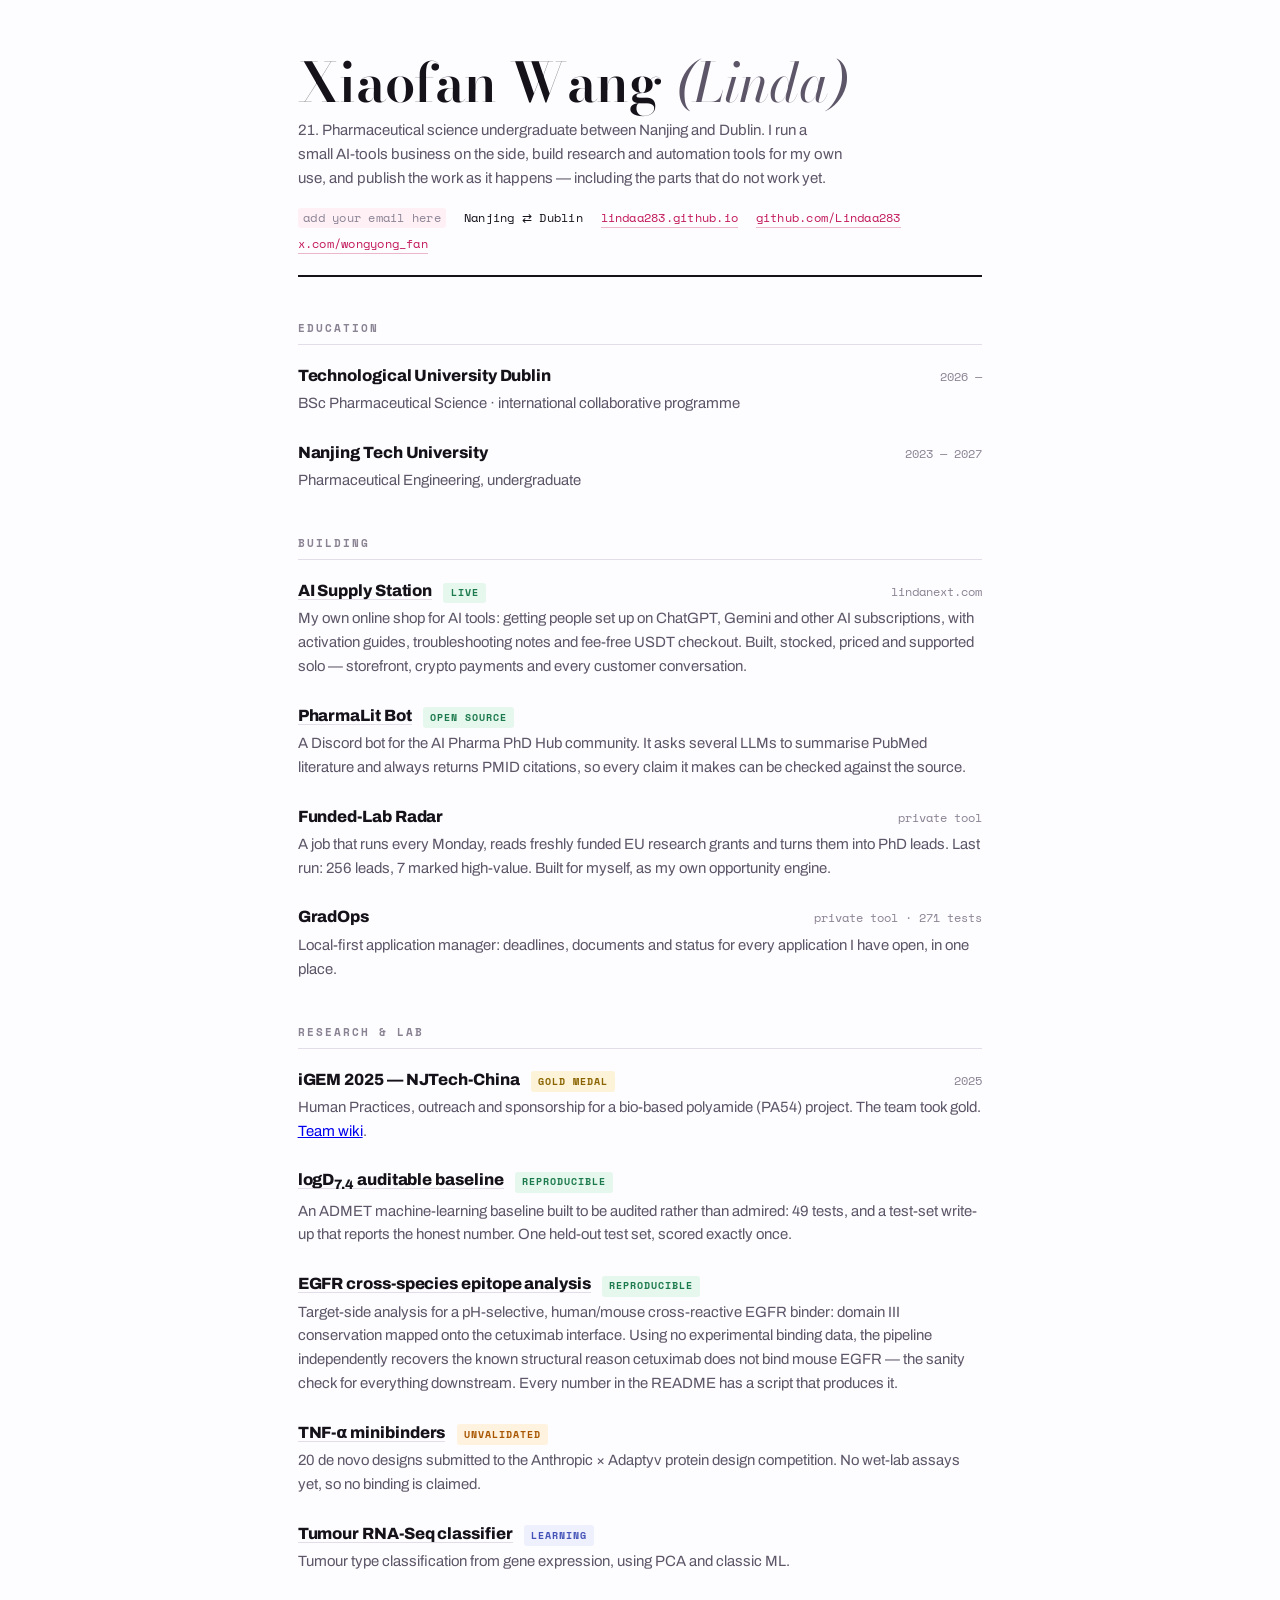
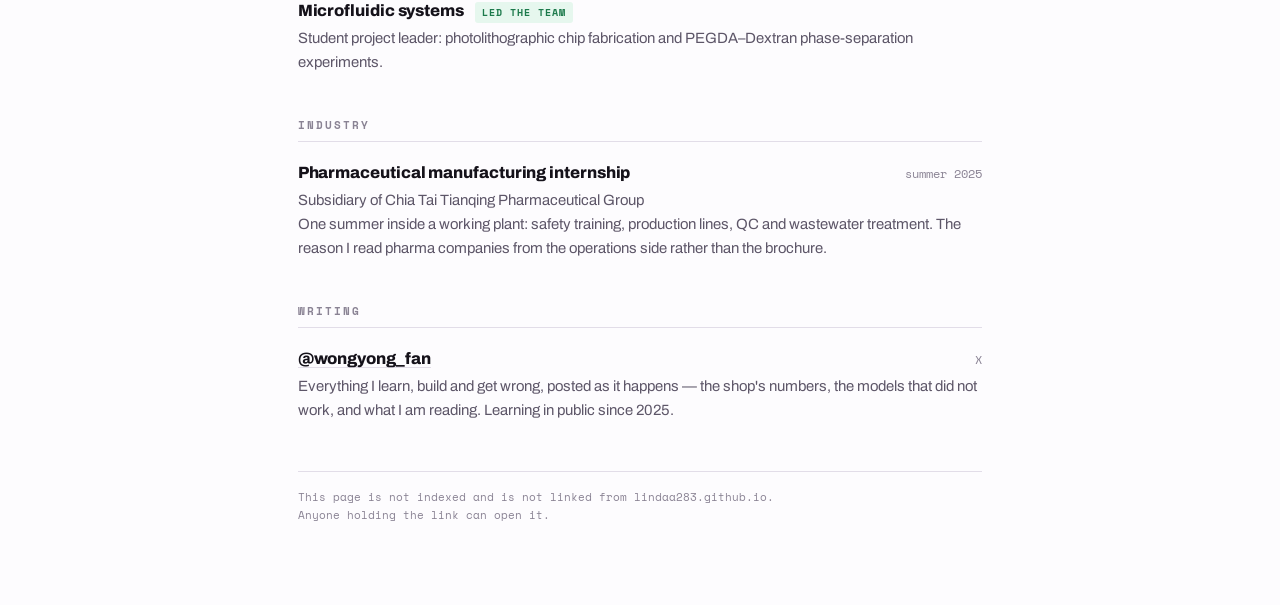
==== cv-ak4dsgphbg.html @ 27e14dc6 "Add a named CV page for applications, kept out of the index The public site is deliberately anonymou" ====
<!doctype html>
<html lang="en">
<head>
  <meta charset="utf-8">
  <meta name="viewport" content="width=device-width, initial-scale=1">
  <!-- This page carries a legal name and institutions. It is deliberately kept
       out of search engines and is not linked from anywhere on the site. -->
  <meta name="robots" content="noindex, nofollow, noarchive, nosnippet">
  <meta name="googlebot" content="noindex, nofollow">
  <title>Xiaofan Wang — CV</title>
  <link rel="preconnect" href="https://fonts.googleapis.com">
  <link rel="preconnect" href="https://fonts.gstatic.com" crossorigin>
  <link rel="stylesheet" href="https://fonts.googleapis.com/css2?family=Bodoni+Moda:ital,opsz,wght@0,6..96,400..700&family=Archivo:wght@400;600;800&family=Space+Mono:wght@400;700&display=swap">
  <style>
    :root {
      --ink: #15121a;
      --soft: #5d5668;
      --faint: #8a8394;
      --rule: #e2dde8;
      --accent: #c2185b;
      --paper: #fdfcfe;
      --serif: "Bodoni Moda", Georgia, serif;
      --sans: Archivo, -apple-system, "Segoe UI", system-ui, sans-serif;
      --mono: "Space Mono", ui-monospace, "SFMono-Regular", Consolas, monospace;
    }
    * { box-sizing: border-box; }
    html { -webkit-text-size-adjust: 100%; }
    body {
      margin: 0; background: var(--paper); color: var(--ink);
      font-family: var(--sans); font-size: 15px; line-height: 1.6;
      -webkit-font-smoothing: antialiased;
    }
    .sheet { max-width: 46rem; margin: 0 auto; padding: 3.5rem 1.6rem 5rem; }

    /* ---------- masthead ---------- */
    header { border-bottom: 2px solid var(--ink); padding-bottom: 1.3rem; }
    h1 {
      font-family: var(--serif); font-weight: 600; font-size: clamp(2.3rem, 7vw, 3.4rem);
      line-height: 1; letter-spacing: -.01em; margin: 0 0 .5rem;
    }
    h1 span { font-style: italic; font-weight: 400; color: var(--soft); }
    .standfirst { margin: 0 0 1.1rem; color: var(--soft); max-width: 34rem; }
    .meta {
      display: flex; flex-wrap: wrap; gap: .35rem 1.1rem;
      font-family: var(--mono); font-size: .76rem; letter-spacing: .02em;
    }
    .meta a { color: var(--accent); text-decoration: none; border-bottom: 1px solid rgba(194,24,91,.3); }
    .meta a:hover { border-bottom-color: var(--accent); }
    .meta .todo { color: var(--faint); background: #fff0f5; padding: 0 .35rem; border-radius: 3px; }

    /* ---------- sections ---------- */
    section { margin-top: 2.6rem; }
    h2 {
      font-family: var(--mono); font-size: .7rem; font-weight: 700;
      letter-spacing: .18em; text-transform: uppercase; color: var(--faint);
      margin: 0 0 1.1rem; padding-bottom: .45rem; border-bottom: 1px solid var(--rule);
    }
    .entry { margin-bottom: 1.5rem; }
    .entry:last-child { margin-bottom: 0; }
    .entry-top {
      display: flex; flex-wrap: wrap; align-items: baseline;
      gap: .3rem .7rem; margin-bottom: .2rem;
    }
    h3 { font-size: 1.02rem; font-weight: 800; margin: 0; letter-spacing: -.005em; }
    h3 a { color: inherit; text-decoration: none; border-bottom: 1px solid var(--rule); }
    h3 a:hover { border-bottom-color: var(--accent); color: var(--accent); }
    .when {
      font-family: var(--mono); font-size: .72rem; color: var(--faint);
      margin-left: auto; white-space: nowrap;
    }
    .where { font-size: .9rem; color: var(--soft); margin: 0 0 .25rem; }
    .entry p { margin: 0; color: var(--soft); font-size: .93rem; }
    .entry ul { margin: .35rem 0 0; padding-left: 1.1rem; color: var(--soft); font-size: .93rem; }
    .entry li { margin-bottom: .15rem; }

    /* honesty labels — the same vocabulary the public site uses */
    .lvl {
      font-family: var(--mono); font-size: .62rem; font-weight: 700;
      letter-spacing: .1em; text-transform: uppercase;
      padding: .15rem .45rem; border-radius: 3px; white-space: nowrap;
    }
    .lvl.ok    { background: #e6f7ee; color: #1d7a4c; }
    .lvl.wip   { background: #fff3e0; color: #a85600; }
    .lvl.learn { background: #eef0fd; color: #4452b8; }
    .lvl.gold  { background: #fdf3d8; color: #8a6400; }

    footer {
      margin-top: 3rem; padding-top: 1rem; border-top: 1px solid var(--rule);
      font-family: var(--mono); font-size: .68rem; color: var(--faint); line-height: 1.7;
    }

    @media print {
      body { background: #fff; font-size: 10.5pt; }
      .sheet { max-width: none; padding: 0; }
      section { margin-top: 1.5rem; page-break-inside: avoid; }
      .entry { page-break-inside: avoid; margin-bottom: .9rem; }
      .meta .todo, footer { display: none; }
      a { color: var(--ink); border: 0; }
    }
  </style>
</head>
<body>
<div class="sheet">

  <header>
    <h1>Xiaofan Wang <span>(Linda)</span></h1>
    <p class="standfirst">
      21. Pharmaceutical science undergraduate between Nanjing and Dublin. I run a
      small AI-tools business on the side, build research and automation tools for
      my own use, and publish the work as it happens — including the parts that
      do not work yet.
    </p>
    <div class="meta">
      <span class="todo">add your email here</span>
      <span>Nanjing ⇄ Dublin</span>
      <a href="https://lindaa283.github.io/">lindaa283.github.io</a>
      <a href="https://github.com/Lindaa283">github.com/Lindaa283</a>
      <a href="https://x.com/wongyong_fan">x.com/wongyong_fan</a>
    </div>
  </header>

  <section>
    <h2>Education</h2>

    <div class="entry">
      <div class="entry-top">
        <h3>Technological University Dublin</h3>
        <span class="when">2026 —</span>
      </div>
      <p class="where">BSc Pharmaceutical Science · international collaborative programme</p>
    </div>

    <div class="entry">
      <div class="entry-top">
        <h3>Nanjing Tech University</h3>
        <span class="when">2023 — 2027</span>
      </div>
      <p class="where">Pharmaceutical Engineering, undergraduate</p>
    </div>
  </section>

  <section>
    <h2>Building</h2>

    <div class="entry">
      <div class="entry-top">
        <h3><a href="https://lindanext.com">AI Supply Station</a></h3>
        <span class="lvl ok">live</span>
        <span class="when">lindanext.com</span>
      </div>
      <p>
        My own online shop for AI tools: getting people set up on ChatGPT, Gemini
        and other AI subscriptions, with activation guides, troubleshooting notes
        and fee-free USDT checkout. Built, stocked, priced and supported solo —
        storefront, crypto payments and every customer conversation.
      </p>
    </div>

    <div class="entry">
      <div class="entry-top">
        <h3><a href="https://github.com/Lindaa283/pharmalit-bot">PharmaLit Bot</a></h3>
        <span class="lvl ok">open source</span>
      </div>
      <p>
        A Discord bot for the AI Pharma PhD Hub community. It asks several LLMs to
        summarise PubMed literature and always returns PMID citations, so every
        claim it makes can be checked against the source.
      </p>
    </div>

    <div class="entry">
      <div class="entry-top">
        <h3>Funded-Lab Radar</h3>
        <span class="when">private tool</span>
      </div>
      <p>
        A job that runs every Monday, reads freshly funded EU research grants and
        turns them into PhD leads. Last run: 256 leads, 7 marked high-value.
        Built for myself, as my own opportunity engine.
      </p>
    </div>

    <div class="entry">
      <div class="entry-top">
        <h3>GradOps</h3>
        <span class="when">private tool · 271 tests</span>
      </div>
      <p>
        Local-first application manager: deadlines, documents and status for every
        application I have open, in one place.
      </p>
    </div>
  </section>

  <section>
    <h2>Research &amp; lab</h2>

    <div class="entry">
      <div class="entry-top">
        <h3>iGEM 2025 — NJTech-China</h3>
        <span class="lvl gold">gold medal</span>
        <span class="when">2025</span>
      </div>
      <p>
        Human Practices, outreach and sponsorship for a bio-based polyamide (PA54)
        project. The team took gold.
        <a href="https://2025.igem.wiki/njtech-china/">Team wiki</a>.
      </p>
    </div>

    <div class="entry">
      <div class="entry-top">
        <h3><a href="https://github.com/Lindaa283/admet-logd-baseline">logD<sub>7.4</sub> auditable baseline</a></h3>
        <span class="lvl ok">reproducible</span>
      </div>
      <p>
        An ADMET machine-learning baseline built to be audited rather than
        admired: 49 tests, and a test-set write-up that reports the honest number.
        One held-out test set, scored exactly once.
      </p>
    </div>

    <div class="entry">
      <div class="entry-top">
        <h3><a href="https://github.com/Lindaa283/egfr-crossspecies-epitope">EGFR cross-species epitope analysis</a></h3>
        <span class="lvl ok">reproducible</span>
      </div>
      <p>
        Target-side analysis for a pH-selective, human/mouse cross-reactive EGFR
        binder: domain III conservation mapped onto the cetuximab interface. Using
        no experimental binding data, the pipeline independently recovers the known
        structural reason cetuximab does not bind mouse EGFR — the sanity check
        for everything downstream. Every number in the README has a script that
        produces it.
      </p>
    </div>

    <div class="entry">
      <div class="entry-top">
        <h3><a href="https://github.com/Lindaa283/adaptyv-tnfa-challenge2">TNF-α minibinders</a></h3>
        <span class="lvl wip">unvalidated</span>
      </div>
      <p>
        20 de novo designs submitted to the Anthropic × Adaptyv protein design
        competition. No wet-lab assays yet, so no binding is claimed.
      </p>
    </div>

    <div class="entry">
      <div class="entry-top">
        <h3><a href="https://github.com/Lindaa283/tumor-rnaseq-classification">Tumour RNA-Seq classifier</a></h3>
        <span class="lvl learn">learning</span>
      </div>
      <p>Tumour type classification from gene expression, using PCA and classic ML.</p>
    </div>

    <div class="entry">
      <div class="entry-top">
        <h3>Microfluidic systems</h3>
        <span class="lvl ok">led the team</span>
      </div>
      <p>
        Student project leader: photolithographic chip fabrication and
        PEGDA–Dextran phase-separation experiments.
      </p>
    </div>
  </section>

  <section>
    <h2>Industry</h2>

    <div class="entry">
      <div class="entry-top">
        <h3>Pharmaceutical manufacturing internship</h3>
        <span class="when">summer 2025</span>
      </div>
      <p class="where">Subsidiary of Chia Tai Tianqing Pharmaceutical Group</p>
      <p>
        One summer inside a working plant: safety training, production lines, QC
        and wastewater treatment. The reason I read pharma companies from the
        operations side rather than the brochure.
      </p>
    </div>
  </section>

  <section>
    <h2>Writing</h2>

    <div class="entry">
      <div class="entry-top">
        <h3><a href="https://x.com/wongyong_fan">@wongyong_fan</a></h3>
        <span class="when">X</span>
      </div>
      <p>
        Everything I learn, build and get wrong, posted as it happens — the shop's
        numbers, the models that did not work, and what I am reading. Learning in
        public since 2025.
      </p>
    </div>
  </section>

  <footer>
    This page is not indexed and is not linked from lindaa283.github.io.<br>
    Anyone holding the link can open it.
  </footer>

</div>
</body>
</html>
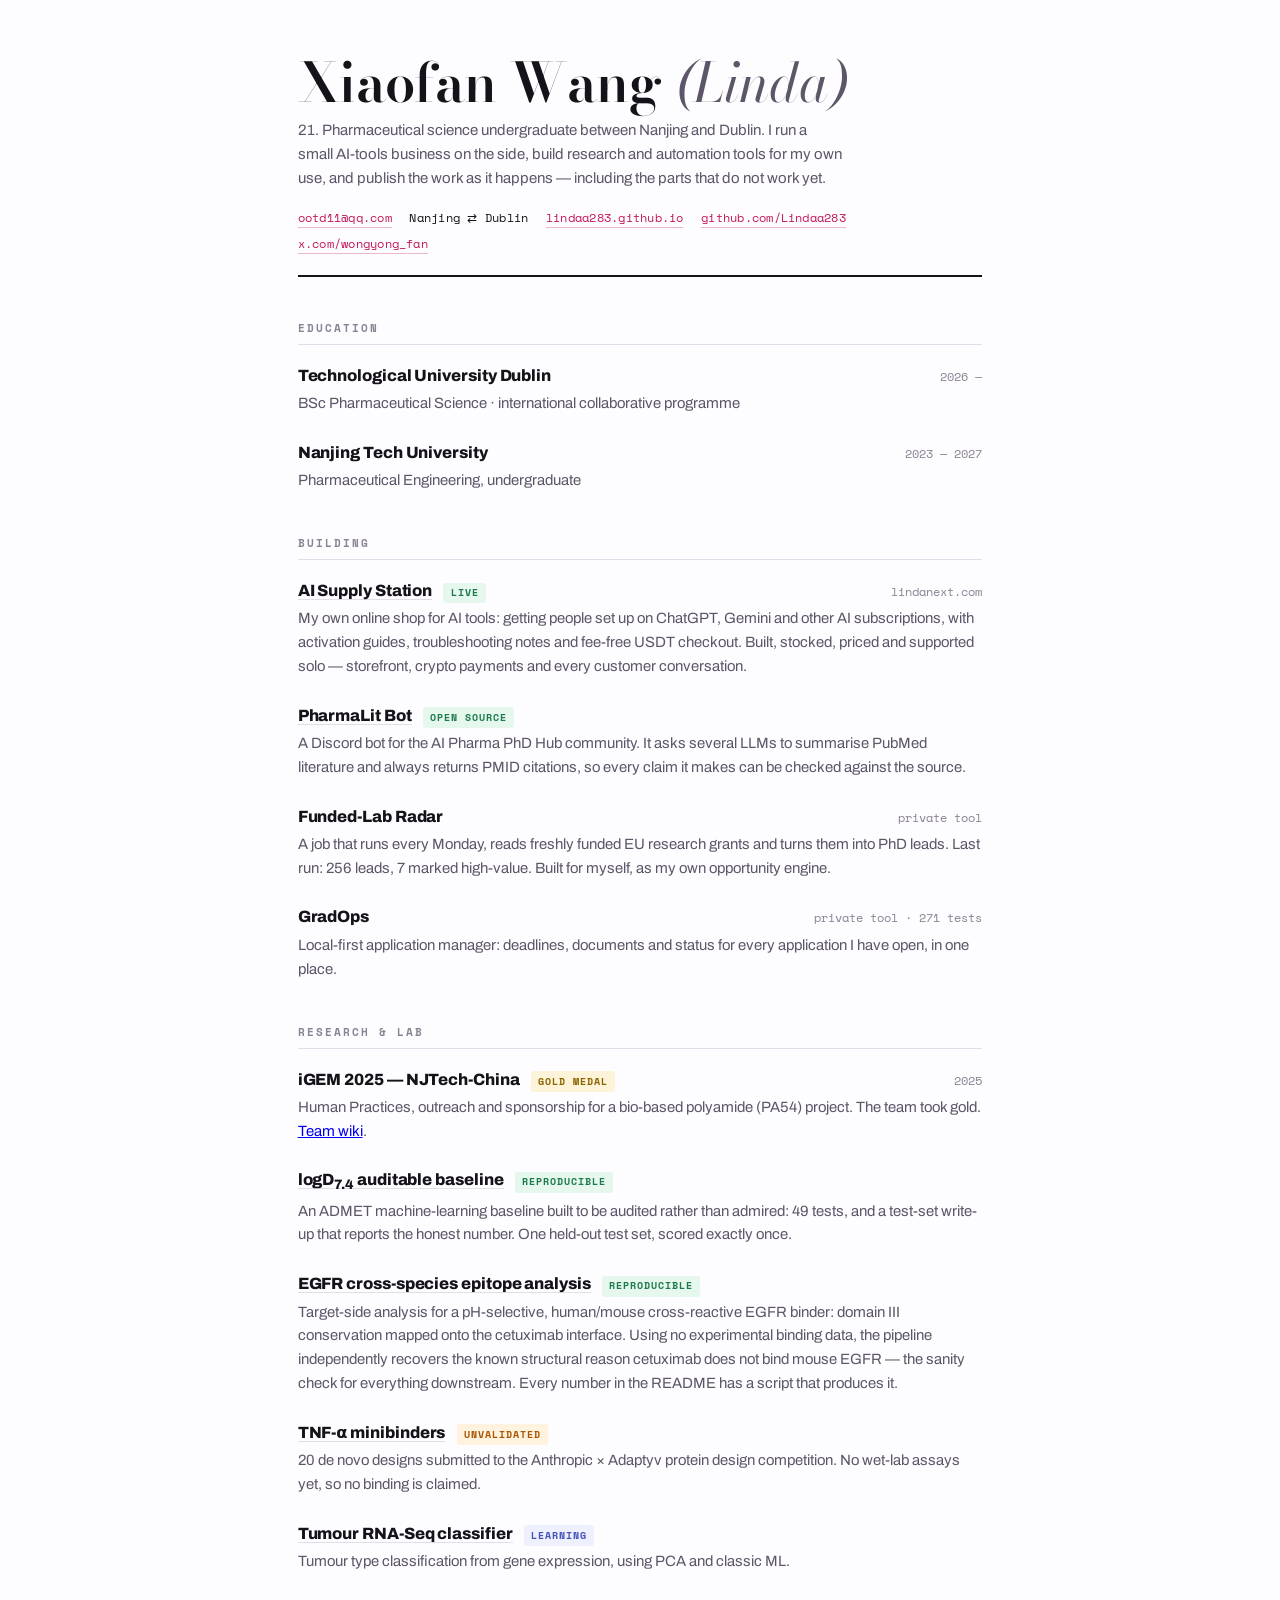
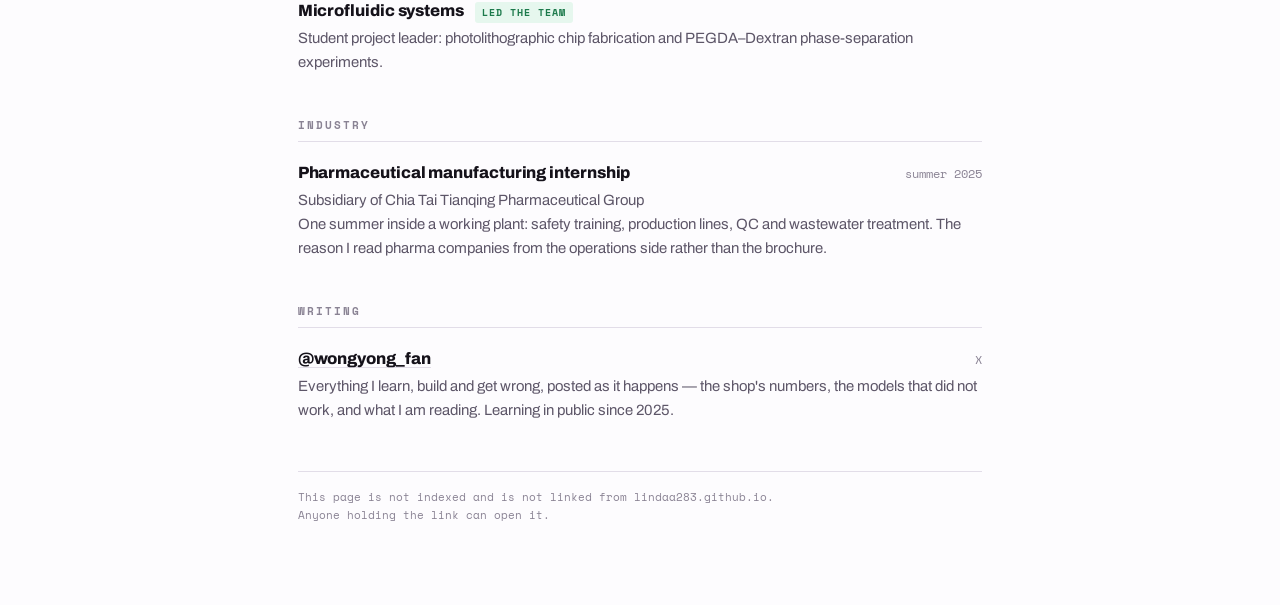
==== commit 86e404e3: "Put a contact address on the CV page Co-Authored-By: Claude Opus 5 <noreply@anthropic.com>" ====
--- a/cv-ak4dsgphbg.html
+++ b/cv-ak4dsgphbg.html
@@ -46,7 +46,6 @@
     }
     .meta a { color: var(--accent); text-decoration: none; border-bottom: 1px solid rgba(194,24,91,.3); }
     .meta a:hover { border-bottom-color: var(--accent); }
-    .meta .todo { color: var(--faint); background: #fff0f5; padding: 0 .35rem; border-radius: 3px; }
 
     /* ---------- sections ---------- */
     section { margin-top: 2.6rem; }
@@ -94,7 +93,7 @@
       .sheet { max-width: none; padding: 0; }
       section { margin-top: 1.5rem; page-break-inside: avoid; }
       .entry { page-break-inside: avoid; margin-bottom: .9rem; }
-      .meta .todo, footer { display: none; }
+      footer { display: none; }
       a { color: var(--ink); border: 0; }
     }
   </style>
@@ -111,7 +110,7 @@
       do not work yet.
     </p>
     <div class="meta">
-      <span class="todo">add your email here</span>
+      <a href="mailto:ootd11@qq.com">ootd11@qq.com</a>
       <span>Nanjing ⇄ Dublin</span>
       <a href="https://lindaa283.github.io/">lindaa283.github.io</a>
       <a href="https://github.com/Lindaa283">github.com/Lindaa283</a>
